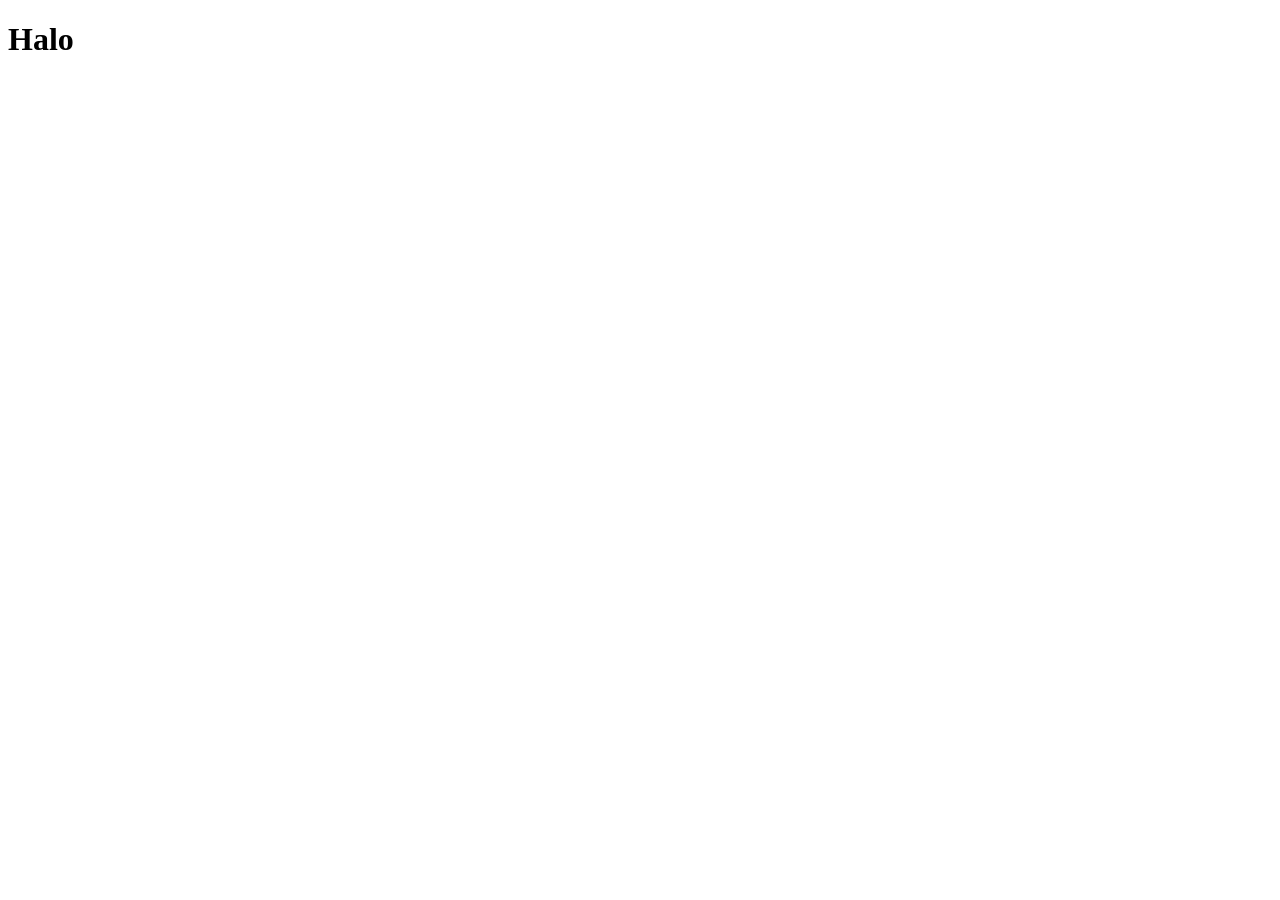
==== index.html @ 44277d02 "Start" ====
<!DOCTYPE html>
<html lang="en">
<head>
    <meta charset="UTF-8">
    <meta name="viewport" content="width=device-width, initial-scale=1.0">
    <title>Cinepedia</title>
</head>
<body>
    <h1>Halo</h1>
</body>
</html>
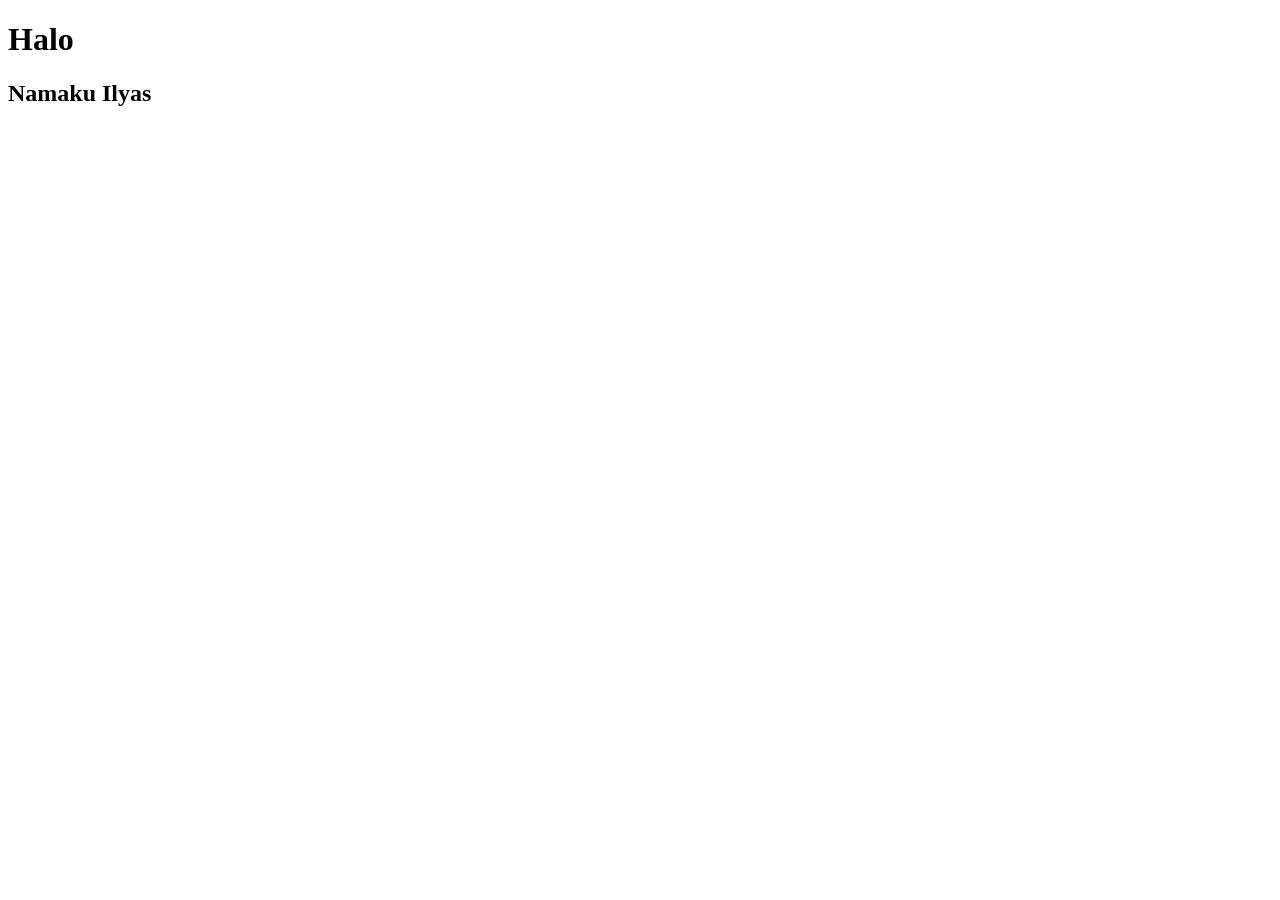
==== commit c35ed71f: "Gabut" ====
--- a/index.html
+++ b/index.html
@@ -7,5 +7,6 @@
 </head>
 <body>
     <h1>Halo</h1>
+    <h2>Namaku Ilyas</h2>
 </body>
 </html>
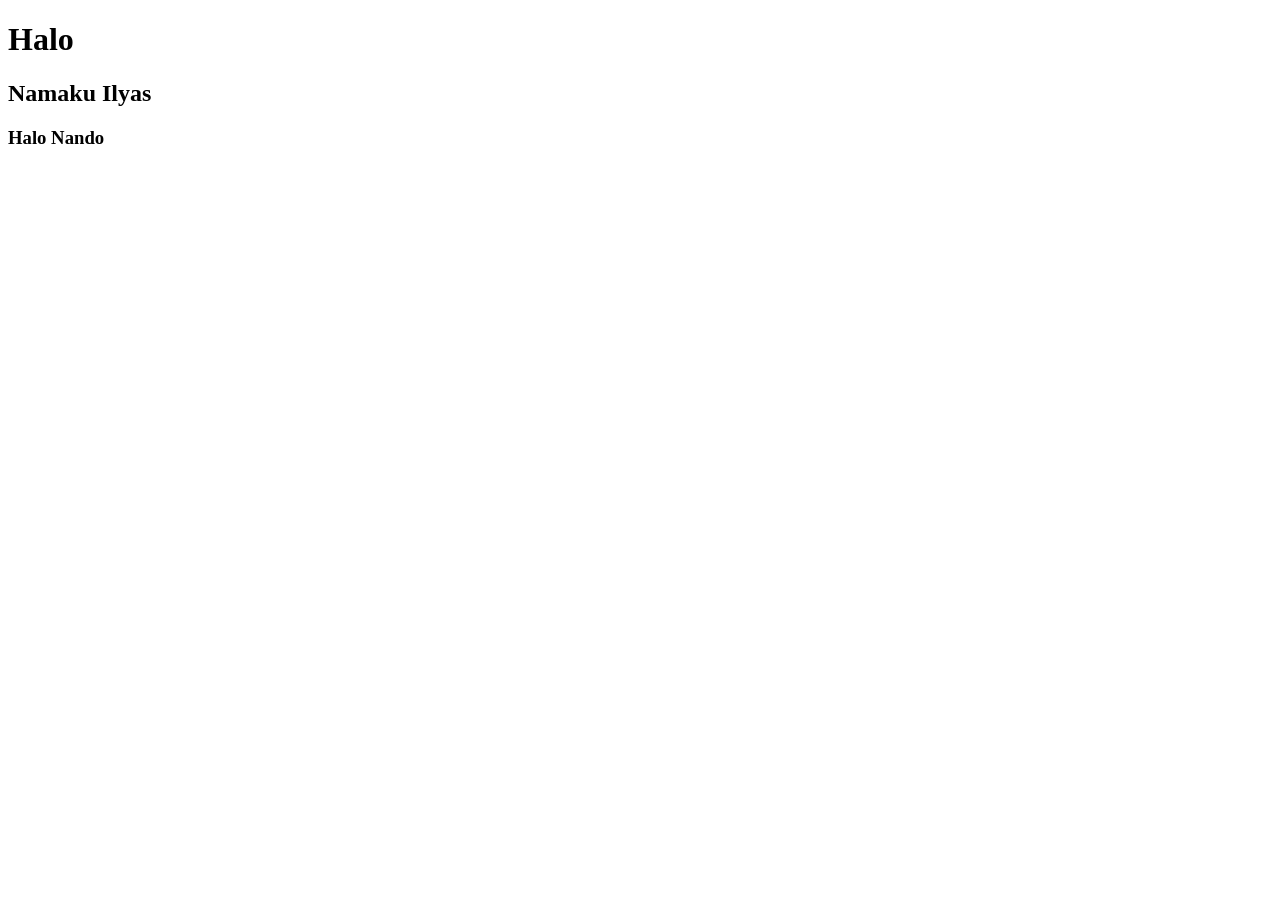
==== commit add75df1: "Halo Nando" ====
--- a/index.html
+++ b/index.html
@@ -8,5 +8,6 @@
 <body>
     <h1>Halo</h1>
     <h2>Namaku Ilyas</h2>
+    <h3>Halo Nando</h3>
 </body>
 </html>
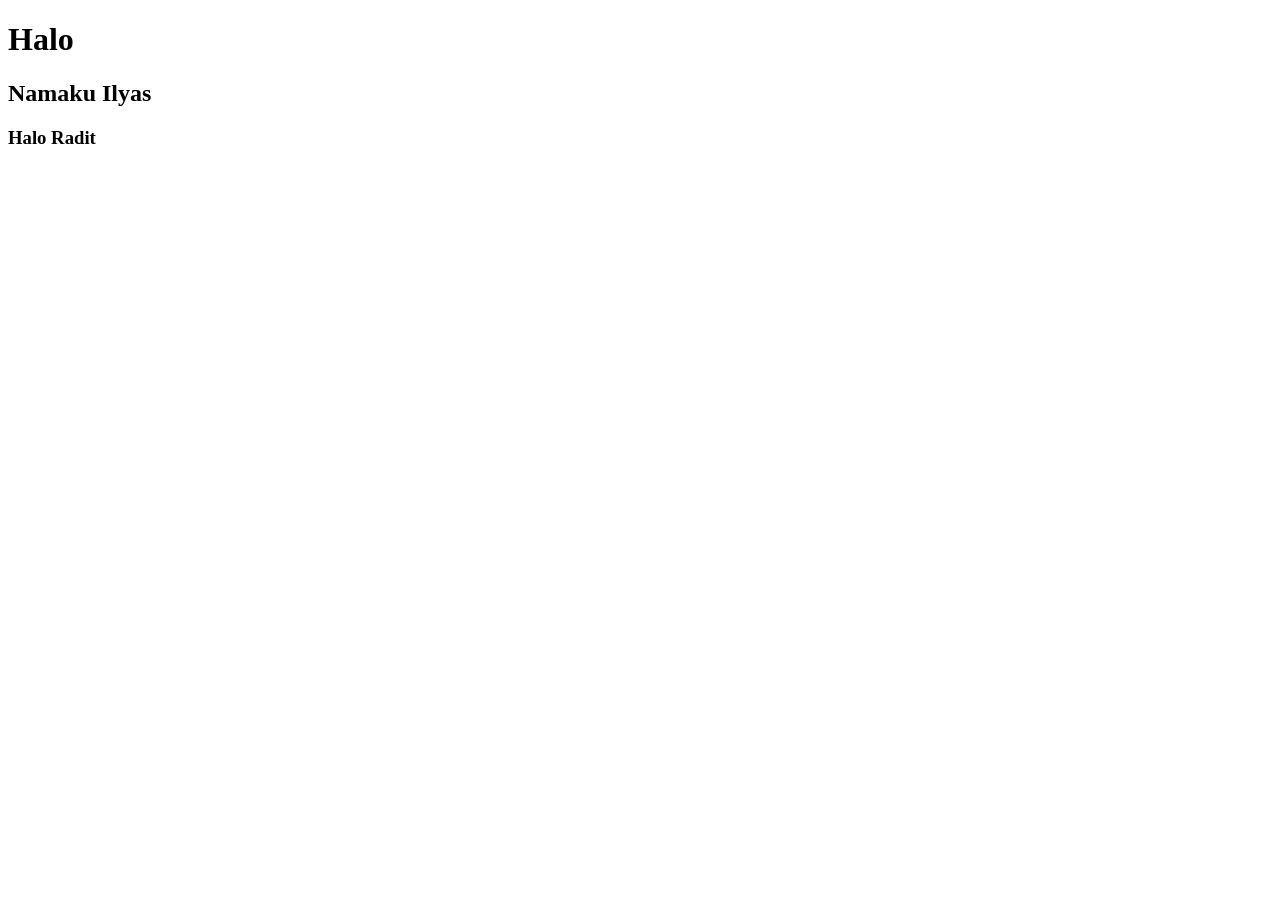
==== commit a9b7bd1c: "Pak HAfis" ====
--- a/index.html
+++ b/index.html
@@ -8,6 +8,6 @@
 <body>
     <h1>Halo</h1>
     <h2>Namaku Ilyas</h2>
-    <h3>Halo Nando</h3>
+    <h3>Halo Radit</h3>
 </body>
 </html>
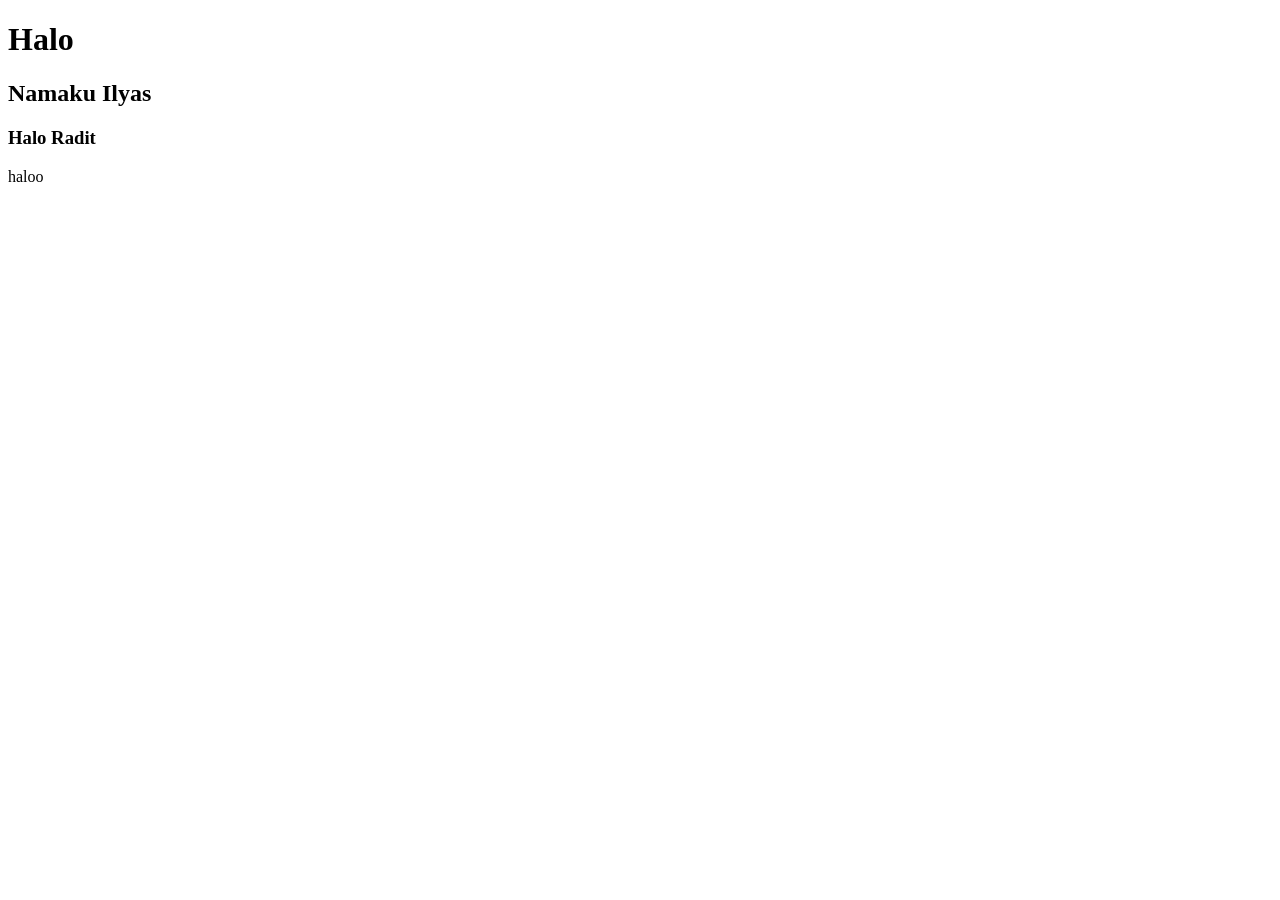
==== commit db877287: "test" ====
--- a/index.html
+++ b/index.html
@@ -9,5 +9,6 @@
     <h1>Halo</h1>
     <h2>Namaku Ilyas</h2>
     <h3>Halo Radit</h3>
+    <p>haloo</p>
 </body>
 </html>
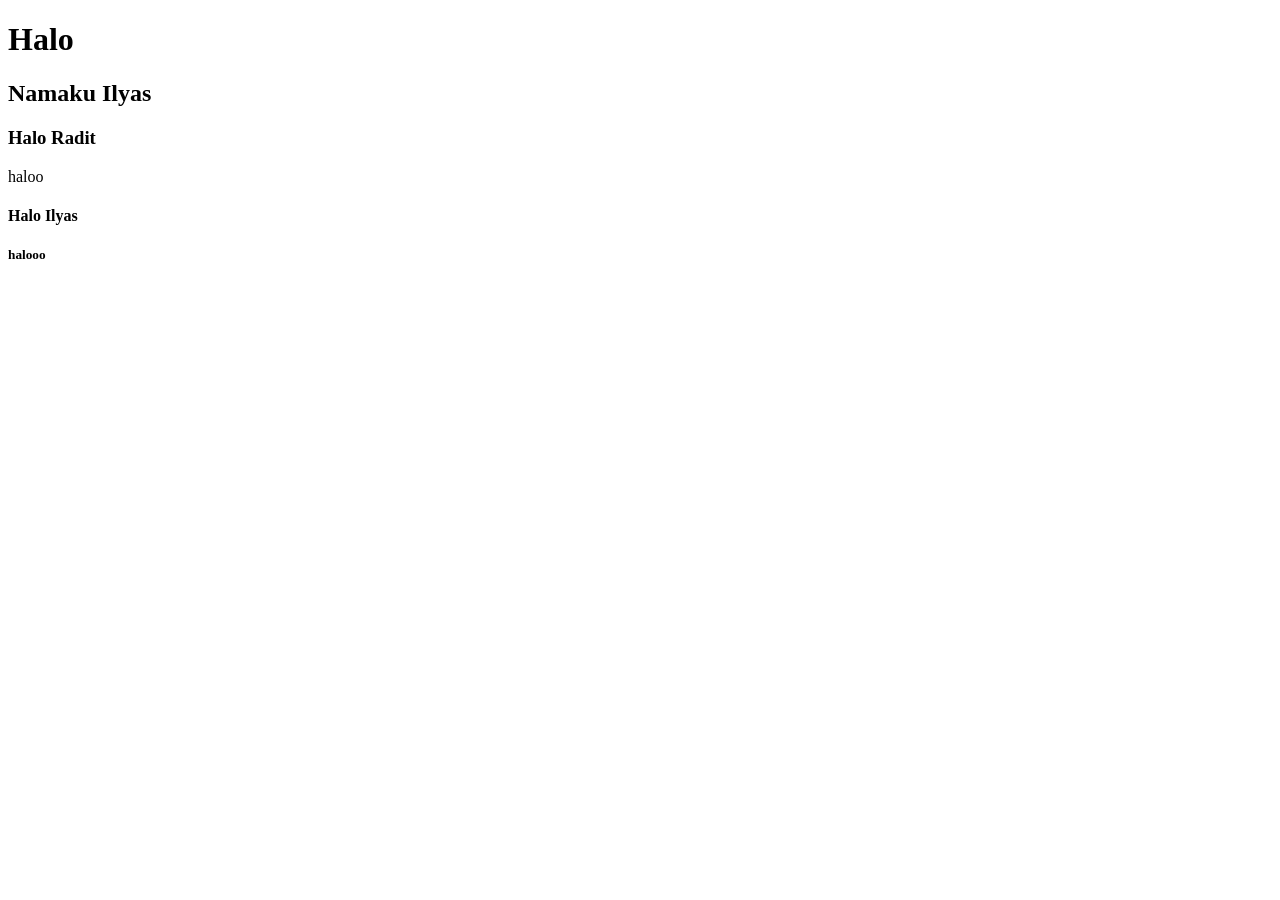
==== commit 6ba1d40d: "baru yas" ====
--- a/index.html
+++ b/index.html
@@ -10,5 +10,7 @@
     <h2>Namaku Ilyas</h2>
     <h3>Halo Radit</h3>
     <p>haloo</p>
+    <h4>Halo Ilyas</h4>
+    <h5>halooo</h5>
 </body>
 </html>
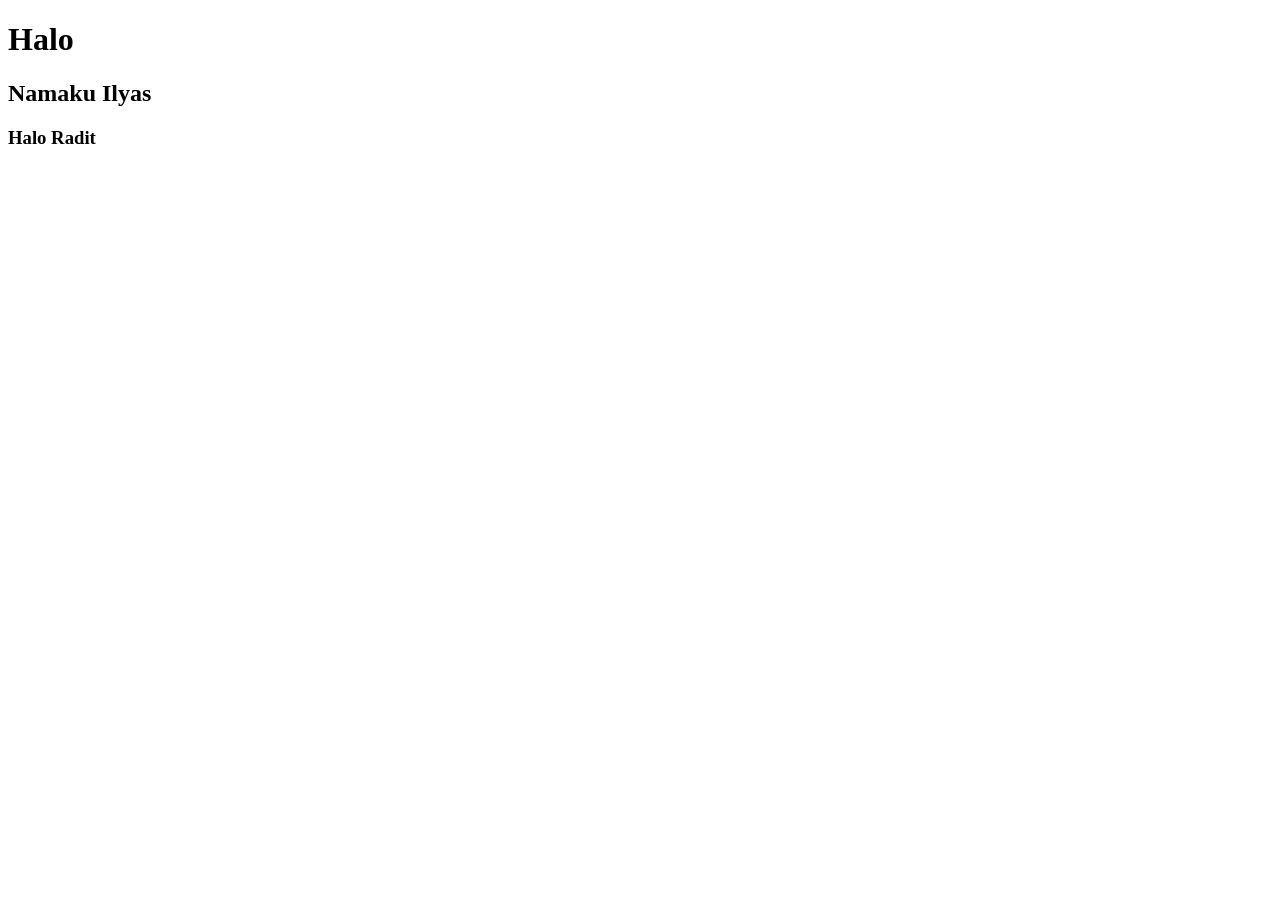
==== commit 8171ef8b: "Merge branch 'main' of https://github.com/ilyasrahmansalim/Cinepedia" ====
--- a/index.html
+++ b/index.html
@@ -9,8 +9,5 @@
     <h1>Halo</h1>
     <h2>Namaku Ilyas</h2>
     <h3>Halo Radit</h3>
-    <p>haloo</p>
-    <h4>Halo Ilyas</h4>
-    <h5>halooo</h5>
 </body>
 </html>
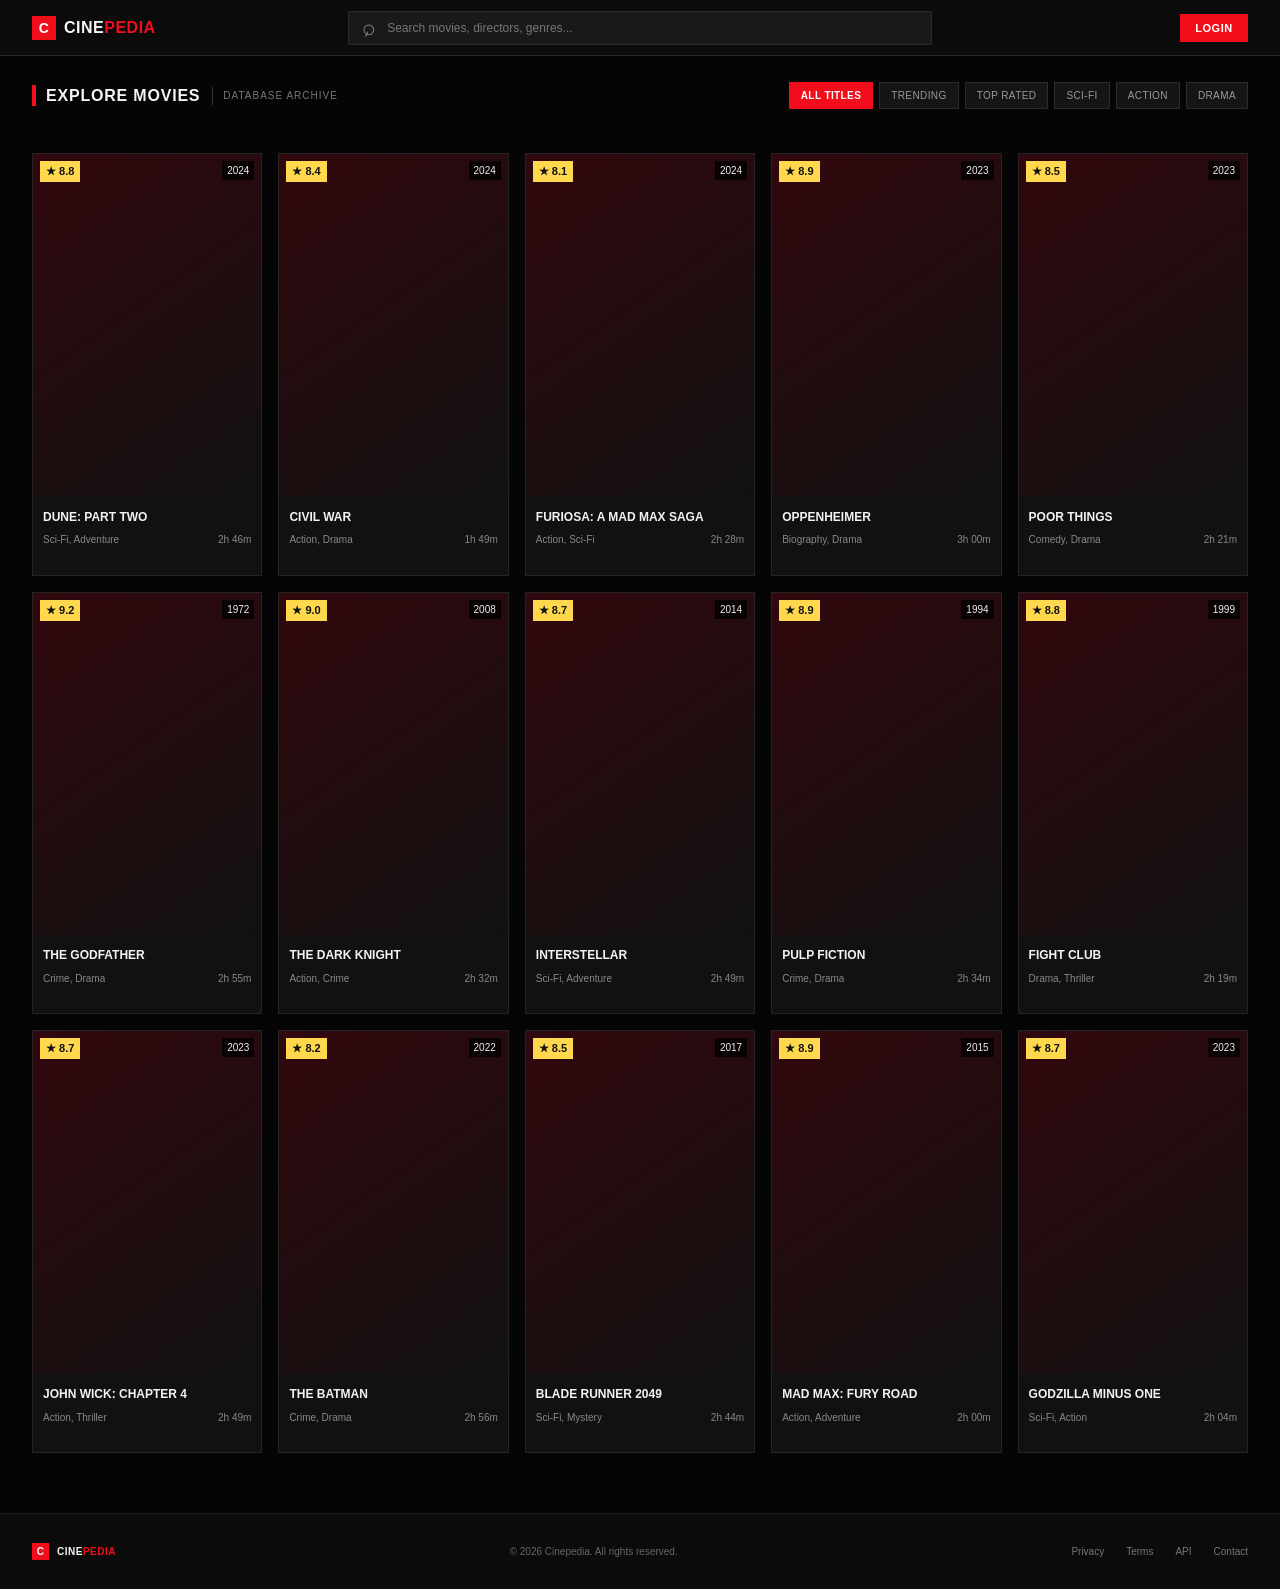
==== commit 5b71d434: "HomePage" ====
--- a/index.html
+++ b/index.html
@@ -1,13 +1,89 @@
 <!DOCTYPE html>
-<html lang="en">
+<html lang="id">
+
 <head>
     <meta charset="UTF-8">
     <meta name="viewport" content="width=device-width, initial-scale=1.0">
-    <title>Cinepedia</title>
+    <meta name="description" content="Cinepedia - Jelajahi database film, rating, genre, dan informasi film favoritmu.">
+    <title>Cinepedia — Explore Movies</title>
+    <link rel="stylesheet" href="style.css">
 </head>
+
 <body>
-    <h1>Halo</h1>
-    <h2>Namaku Ilyas</h2>
-    <h3>Halo Radit</h3>
+
+    <!-- NAVBAR -->
+    <header class="navbar">
+        <a href="#" class="brand" aria-label="Cinepedia Home">
+            <span class="brand-icon">C</span>
+            <span>CINE<span class="red-text">PEDIA</span></span>
+        </a>
+
+        <div class="search-box">
+            <span class="search-icon">⌕</span>
+            <input type="search" id="searchInput" placeholder="Search movies, directors, genres..."
+                aria-label="Cari film">
+            <button id="clearSearch" class="clear-search" aria-label="Hapus pencarian">×</button>
+        </div>
+
+        <!-- Tombol login saja, belum memiliki fungsi navigasi -->
+        <button type="button" class="login-btn">LOGIN</button>
+    </header>
+
+    <main class="container">
+
+        <!-- PAGE HEADING -->
+        <section class="page-heading">
+            <div class="heading-title">
+                <span class="heading-line"></span>
+                <h1>EXPLORE MOVIES</h1>
+                <span class="heading-divider"></span>
+                <p>DATABASE ARCHIVE</p>
+            </div>
+
+            <div class="filter-tabs" role="group" aria-label="Filter film">
+                <button class="filter-btn active" data-filter="all">ALL TITLES</button>
+                <button class="filter-btn" data-filter="trending">TRENDING</button>
+                <button class="filter-btn" data-filter="top-rated">TOP RATED</button>
+                <button class="filter-btn" data-filter="Sci-Fi">SCI-FI</button>
+                <button class="filter-btn" data-filter="Action">ACTION</button>
+                <button class="filter-btn" data-filter="Drama">DRAMA</button>
+            </div>
+        </section>
+
+        <!-- MOVIE GRID -->
+        <section class="movie-section" aria-label="Daftar film">
+            <div class="movie-grid" id="movieGrid"></div>
+
+            <div class="empty-state" id="emptyState" hidden>
+                <div class="empty-icon">⌕</div>
+                <h2>Film tidak ditemukan</h2>
+                <p>Coba kata kunci atau kategori yang berbeda.</p>
+                <button type="button" id="resetSearch" class="reset-btn">
+                    Tampilkan Semua Film
+                </button>
+            </div>
+        </section>
+
+    </main>
+
+    <!-- FOOTER -->
+    <footer class="footer">
+        <a href="#" class="brand footer-brand">
+            <span class="brand-icon">C</span>
+            <span>CINE<span class="red-text">PEDIA</span></span>
+        </a>
+
+        <p class="copyright">© 2026 Cinepedia. All rights reserved.</p>
+
+        <nav class="footer-links" aria-label="Footer">
+            <a href="#">Privacy</a>
+            <a href="#">Terms</a>
+            <a href="#">API</a>
+            <a href="#">Contact</a>
+        </nav>
+    </footer>
+
+    <script src="script.js"></script>
 </body>
+
 </html>
--- a/style.css
+++ b/style.css
@@ -0,0 +1,504 @@
+/* =========================
+   CINEPEDIA - MAIN STYLES
+========================= */
+
+:root {
+    --background: #050505;
+    --surface: #111111;
+    --surface-light: #191919;
+    --border: #292929;
+    --red: #f20d1b;
+    --red-hover: #c90012;
+    --white: #f5f5f5;
+    --gray: #888888;
+    --yellow: #ffd84d;
+}
+
+* {
+    margin: 0;
+    padding: 0;
+    box-sizing: border-box;
+}
+
+html {
+    scroll-behavior: smooth;
+}
+
+body {
+    min-height: 100vh;
+    display: flex;
+    flex-direction: column;
+    background: var(--background);
+    color: var(--white);
+    font-family: Arial, Helvetica, sans-serif;
+    font-size: 13px;
+}
+
+/* NAVBAR */
+
+.navbar {
+    min-height: 56px;
+    padding: 10px 2.5%;
+    display: grid;
+    grid-template-columns: 1fr minmax(220px, 48%) 1fr;
+    align-items: center;
+    gap: 24px;
+    background: #0b0b0b;
+    border-bottom: 1px solid #292929;
+}
+
+.brand {
+    display: inline-flex;
+    align-items: center;
+    gap: 8px;
+    width: fit-content;
+    color: var(--white);
+    text-decoration: none;
+    font-size: 16px;
+    font-weight: 800;
+    letter-spacing: 0.5px;
+}
+
+.brand-icon {
+    display: grid;
+    place-items: center;
+    width: 24px;
+    height: 24px;
+    background: var(--red);
+    color: white;
+    font-size: 14px;
+    font-weight: 900;
+}
+
+.red-text {
+    color: var(--red);
+}
+
+.search-box {
+    height: 34px;
+    display: flex;
+    align-items: center;
+    gap: 12px;
+    padding: 0 12px;
+    background: #191919;
+    border: 1px solid #2a2a2a;
+}
+
+.search-icon {
+    color: #888;
+    font-size: 23px;
+    line-height: 1;
+    transform: rotate(-20deg);
+}
+
+.search-box input {
+    width: 100%;
+    min-width: 0;
+    height: 100%;
+    outline: none;
+    border: none;
+    background: transparent;
+    color: white;
+    font-size: 12px;
+}
+
+.search-box input::placeholder {
+    color: #777;
+}
+
+.clear-search {
+    display: none;
+    border: none;
+    background: transparent;
+    color: #aaa;
+    font-size: 20px;
+    cursor: pointer;
+}
+
+.login-btn {
+    justify-self: end;
+    min-width: 68px;
+    padding: 8px 15px;
+    border: none;
+    background: var(--red);
+    color: white;
+    font-size: 11px;
+    font-weight: bold;
+    letter-spacing: 0.5px;
+    cursor: pointer;
+    transition: background 0.2s;
+}
+
+.login-btn:hover {
+    background: var(--red-hover);
+}
+
+/* MAIN CONTENT */
+
+.container {
+    flex: 1;
+    width: 100%;
+    padding: 26px 2.5% 60px;
+}
+
+.page-heading {
+    display: flex;
+    align-items: center;
+    justify-content: space-between;
+    gap: 18px;
+    margin-bottom: 44px;
+}
+
+.heading-title {
+    display: flex;
+    align-items: center;
+    gap: 10px;
+    flex-shrink: 0;
+}
+
+.heading-line {
+    width: 4px;
+    height: 21px;
+    background: var(--red);
+}
+
+.heading-title h1 {
+    font-size: 16px;
+    font-weight: 800;
+    letter-spacing: 0.8px;
+    white-space: nowrap;
+}
+
+.heading-divider {
+    height: 18px;
+    width: 1px;
+    margin-left: 2px;
+    background: #353535;
+}
+
+.heading-title p {
+    color: #777;
+    font-size: 10px;
+    letter-spacing: 1px;
+    white-space: nowrap;
+}
+
+.filter-tabs {
+    display: flex;
+    flex-wrap: wrap;
+    justify-content: flex-end;
+    gap: 6px;
+}
+
+.filter-btn {
+    padding: 7px 11px;
+    border: 1px solid #2b2b2b;
+    background: #151515;
+    color: #999;
+    font-size: 10px;
+    letter-spacing: 0.4px;
+    cursor: pointer;
+    transition: 0.2s ease;
+}
+
+.filter-btn:hover {
+    border-color: var(--red);
+    color: white;
+}
+
+.filter-btn.active {
+    border-color: var(--red);
+    background: var(--red);
+    color: white;
+    font-weight: bold;
+}
+
+/* MOVIE GRID */
+
+.movie-grid {
+    display: grid;
+    grid-template-columns: repeat(5, minmax(0, 1fr));
+    gap: 16px;
+}
+
+.movie-card {
+    min-width: 0;
+    overflow: hidden;
+    background: var(--surface);
+    border: 1px solid #242424;
+    transition: transform 0.25s ease, border-color 0.25s ease;
+}
+
+.movie-card:hover {
+    transform: translateY(-4px);
+    border-color: #555;
+}
+
+.poster-wrap {
+    position: relative;
+    width: 100%;
+    aspect-ratio: 2 / 3;
+    overflow: hidden;
+    background: #191919;
+}
+
+.poster {
+    display: block;
+    width: 100%;
+    height: 100%;
+    object-fit: cover;
+    transition: transform 0.35s ease;
+}
+
+.movie-card:hover .poster {
+    transform: scale(1.04);
+}
+
+.rating {
+    position: absolute;
+    top: 7px;
+    left: 7px;
+    z-index: 2;
+    padding: 4px 6px;
+    background: var(--yellow);
+    color: #111;
+    font-size: 11px;
+    font-weight: 800;
+}
+
+.year {
+    position: absolute;
+    top: 7px;
+    right: 7px;
+    z-index: 2;
+    padding: 4px 5px;
+    background: rgba(0, 0, 0, 0.78);
+    color: #eee;
+    font-size: 10px;
+}
+
+.movie-info {
+    min-height: 78px;
+    padding: 12px 10px 10px;
+}
+
+.movie-title {
+    overflow: hidden;
+    margin-bottom: 9px;
+    color: #f3f3f3;
+    font-size: 12px;
+    font-weight: 700;
+    line-height: 1.4;
+    text-overflow: ellipsis;
+    text-transform: uppercase;
+    white-space: nowrap;
+}
+
+.movie-meta {
+    display: flex;
+    align-items: center;
+    justify-content: space-between;
+    gap: 8px;
+    color: var(--gray);
+    font-size: 10px;
+}
+
+.movie-genre {
+    overflow: hidden;
+    text-overflow: ellipsis;
+    white-space: nowrap;
+}
+
+.movie-duration {
+    flex-shrink: 0;
+    white-space: nowrap;
+}
+
+/* EMPTY SEARCH STATE */
+
+.empty-state {
+    padding: 70px 20px;
+    text-align: center;
+}
+
+.empty-icon {
+    margin-bottom: 12px;
+    color: var(--red);
+    font-size: 42px;
+}
+
+.empty-state h2 {
+    margin-bottom: 10px;
+    font-size: 19px;
+}
+
+.empty-state p {
+    margin-bottom: 20px;
+    color: var(--gray);
+}
+
+.reset-btn {
+    padding: 10px 16px;
+    border: none;
+    background: var(--red);
+    color: white;
+    cursor: pointer;
+}
+
+/* FOOTER */
+
+.footer {
+    min-height: 76px;
+    padding: 20px 2.5%;
+    display: flex;
+    align-items: center;
+    justify-content: space-between;
+    gap: 20px;
+    background: #0b0b0b;
+    border-top: 1px solid #1c1c1c;
+}
+
+.footer-brand {
+    font-size: 10px;
+}
+
+.footer-brand .brand-icon {
+    width: 17px;
+    height: 17px;
+    font-size: 10px;
+}
+
+.copyright {
+    color: #666;
+    font-size: 10px;
+}
+
+.footer-links {
+    display: flex;
+    gap: 22px;
+}
+
+.footer-links a {
+    color: #777;
+    font-size: 10px;
+    text-decoration: none;
+}
+
+.footer-links a:hover {
+    color: white;
+}
+
+/* RESPONSIVE TABLET */
+
+@media (max-width: 1000px) {
+    .page-heading {
+        align-items: flex-start;
+        flex-direction: column;
+        margin-bottom: 28px;
+    }
+
+    .filter-tabs {
+        justify-content: flex-start;
+    }
+
+    .movie-grid {
+        grid-template-columns: repeat(4, minmax(0, 1fr));
+    }
+}
+
+/* RESPONSIVE MOBILE */
+
+@media (max-width: 700px) {
+    .navbar {
+        grid-template-columns: 1fr auto;
+        gap: 12px;
+        padding: 12px 4%;
+    }
+
+    .brand {
+        font-size: 14px;
+    }
+
+    .search-box {
+        grid-column: 1 / -1;
+        grid-row: 2;
+        width: 100%;
+    }
+
+    .login-btn {
+        grid-column: 2;
+        grid-row: 1;
+    }
+
+    .container {
+        padding: 24px 4% 40px;
+    }
+
+    .heading-title {
+        flex-wrap: wrap;
+        gap: 8px;
+    }
+
+    .heading-title h1 {
+        font-size: 14px;
+    }
+
+    .heading-title p {
+        font-size: 9px;
+    }
+
+    .filter-tabs {
+        gap: 5px;
+    }
+
+    .filter-btn {
+        padding: 8px 9px;
+        font-size: 9px;
+    }
+
+    .movie-grid {
+        grid-template-columns: repeat(2, minmax(0, 1fr));
+        gap: 12px;
+    }
+
+    .movie-info {
+        min-height: 74px;
+        padding: 10px 8px;
+    }
+
+    .movie-title {
+        font-size: 11px;
+    }
+
+    .movie-meta {
+        font-size: 9px;
+    }
+
+    .footer {
+        flex-wrap: wrap;
+        padding: 20px 4%;
+    }
+
+    .copyright {
+        order: 3;
+        width: 100%;
+    }
+
+    .footer-links {
+        gap: 12px;
+    }
+}
+
+@media (max-width: 360px) {
+    .movie-grid {
+        gap: 8px;
+    }
+
+    .movie-meta {
+        flex-wrap: wrap;
+    }
+
+    .filter-btn {
+        padding: 7px;
+    }
+}
